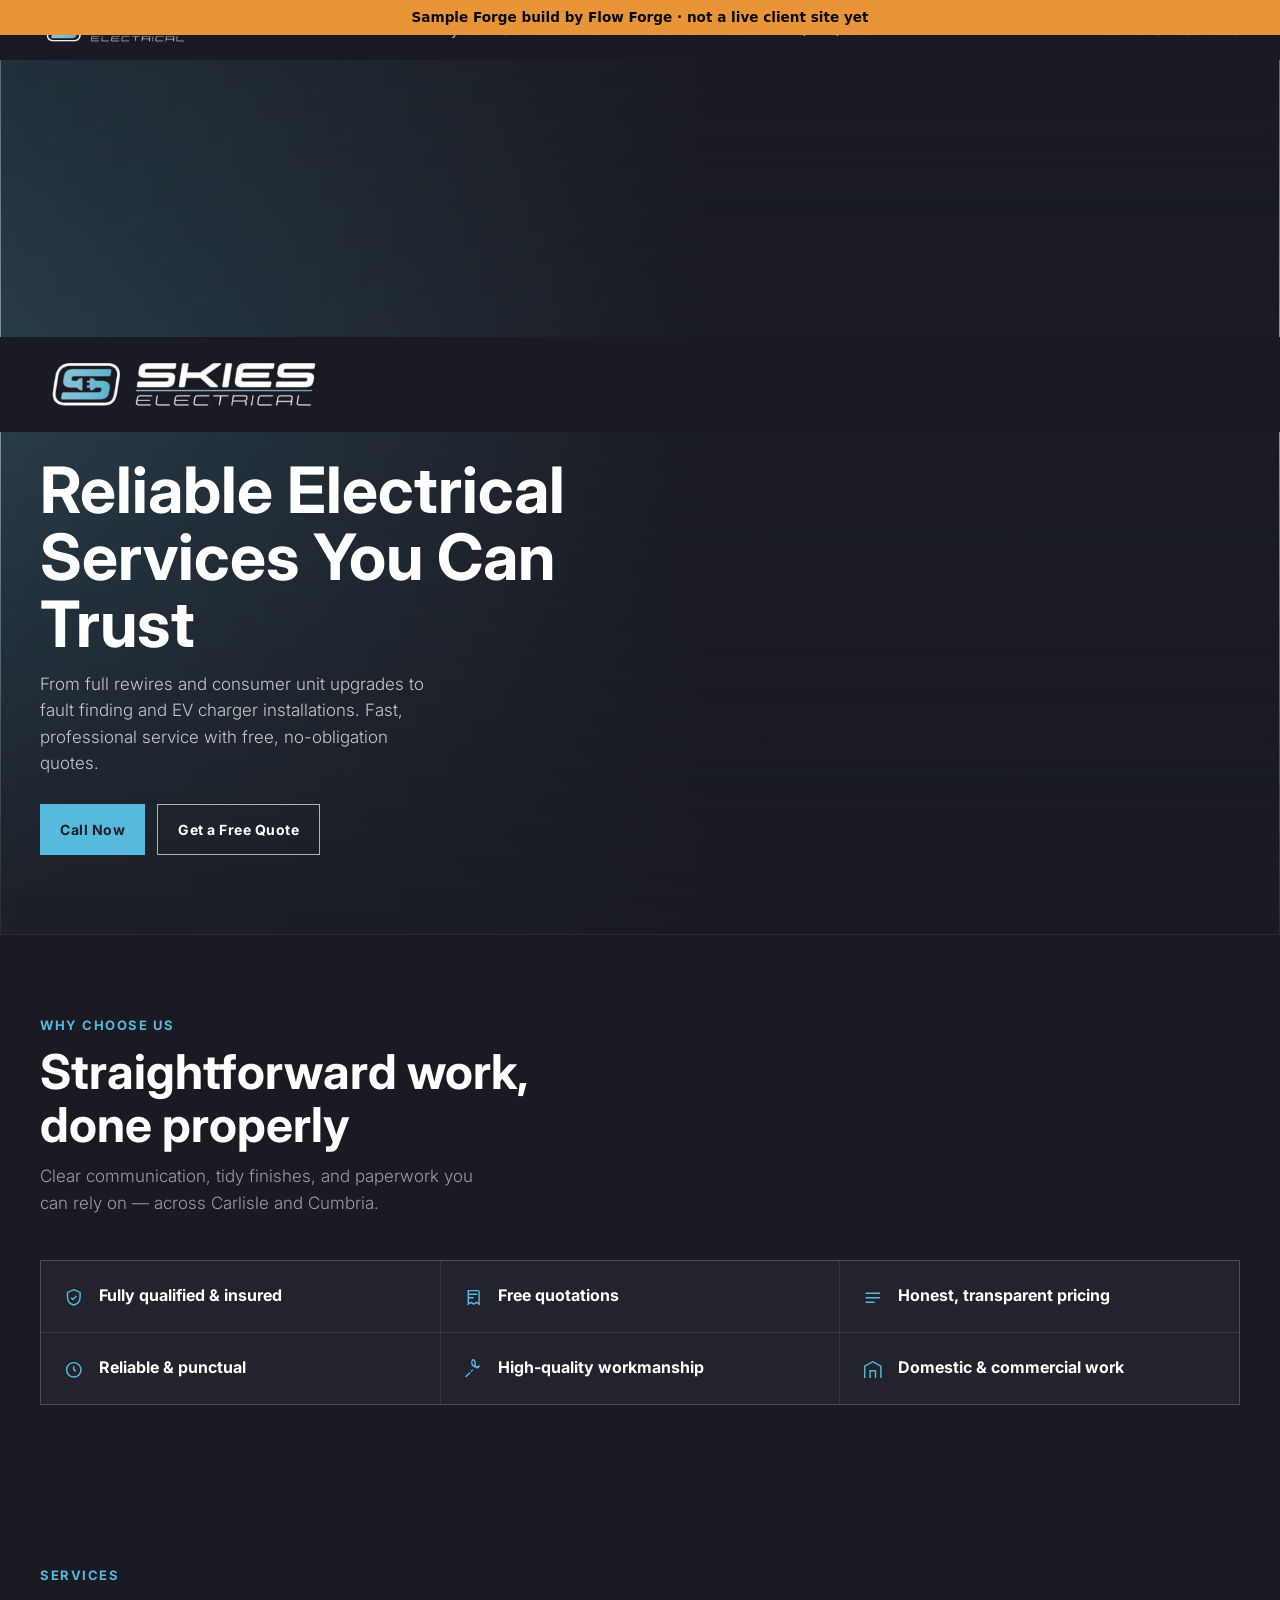
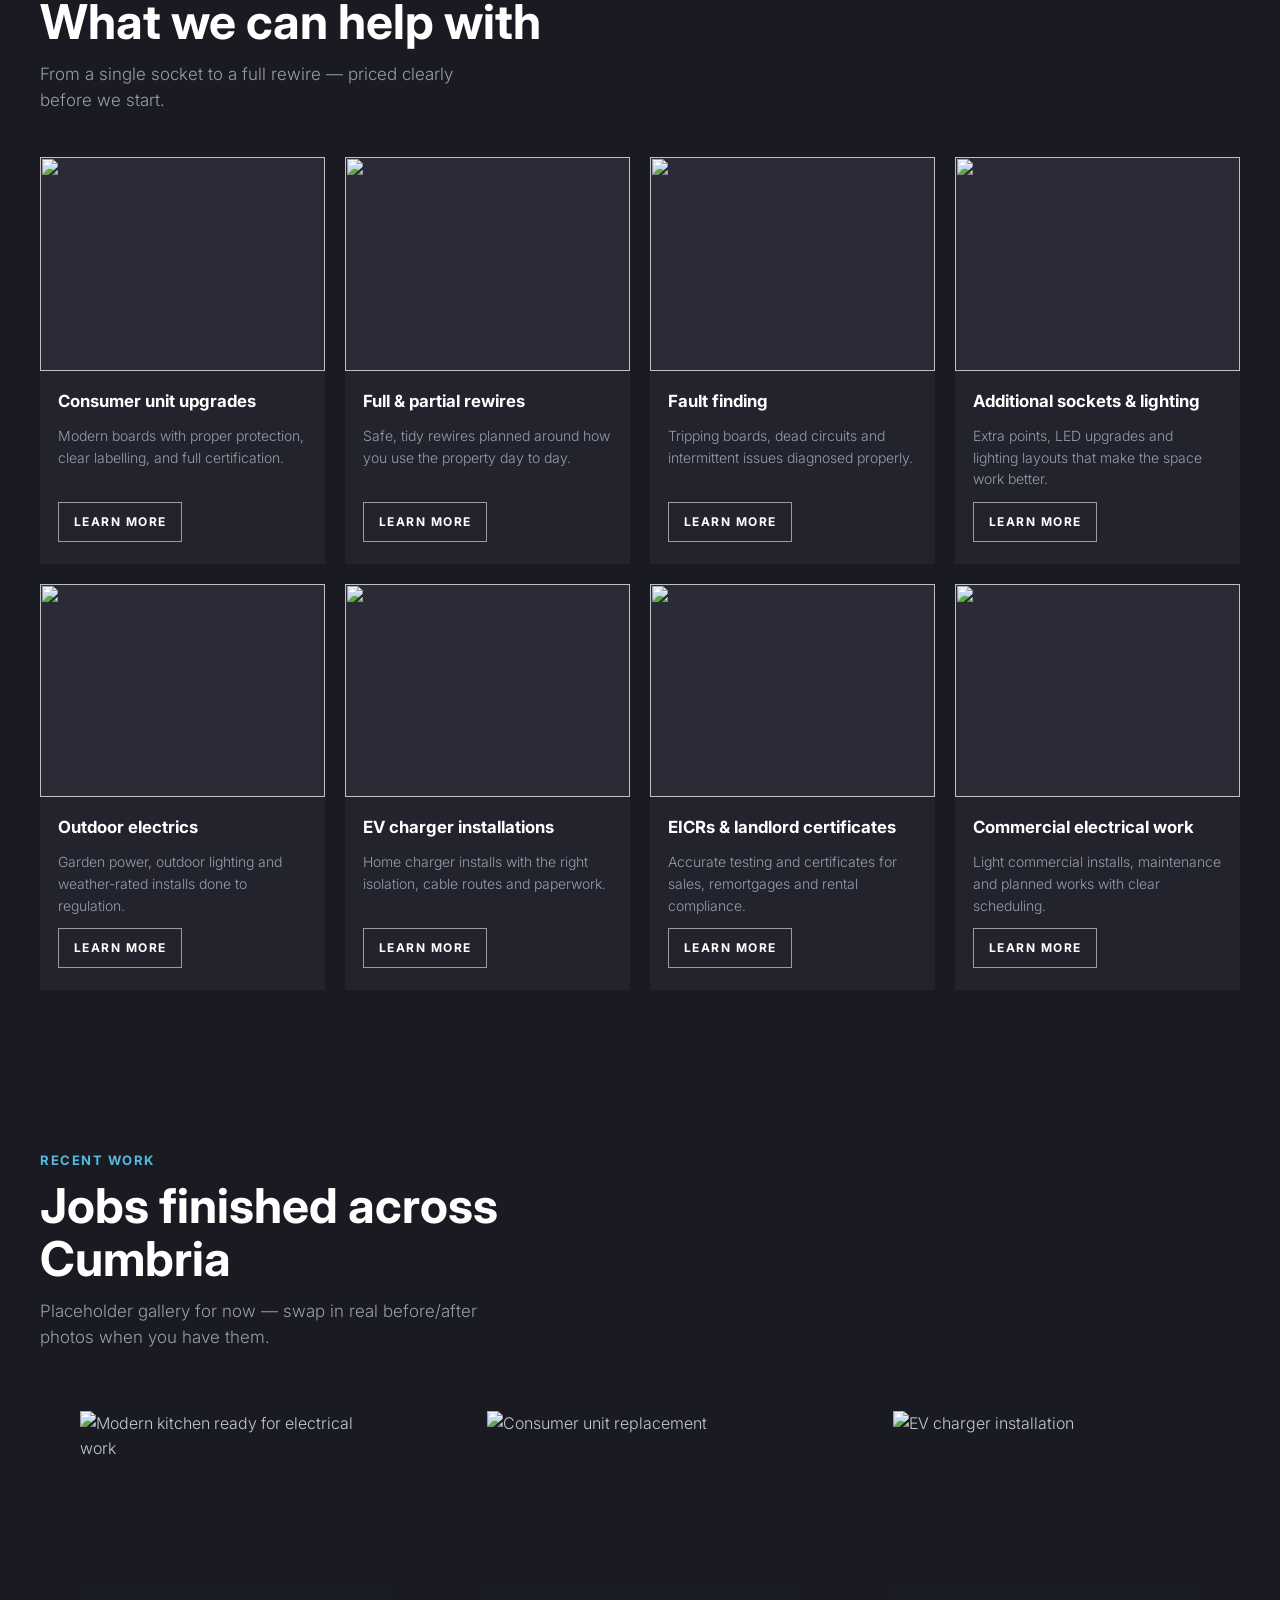
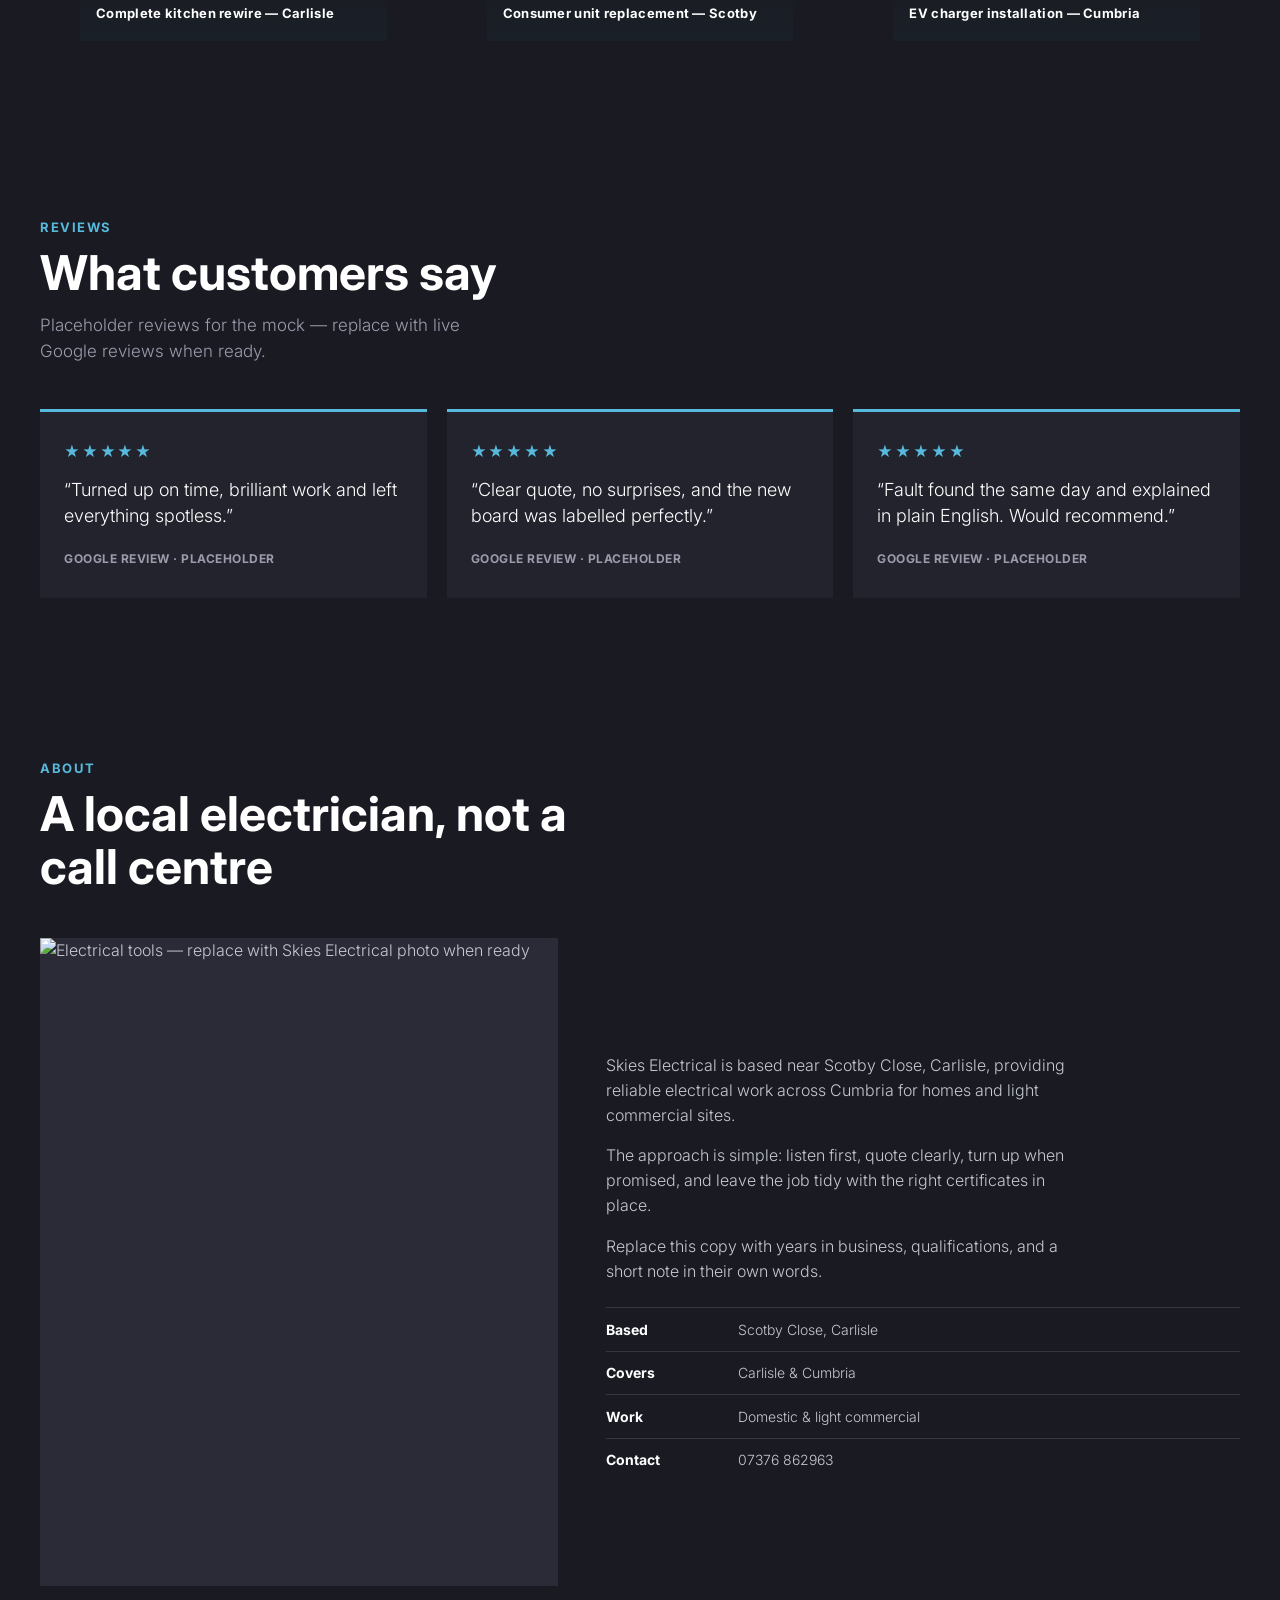
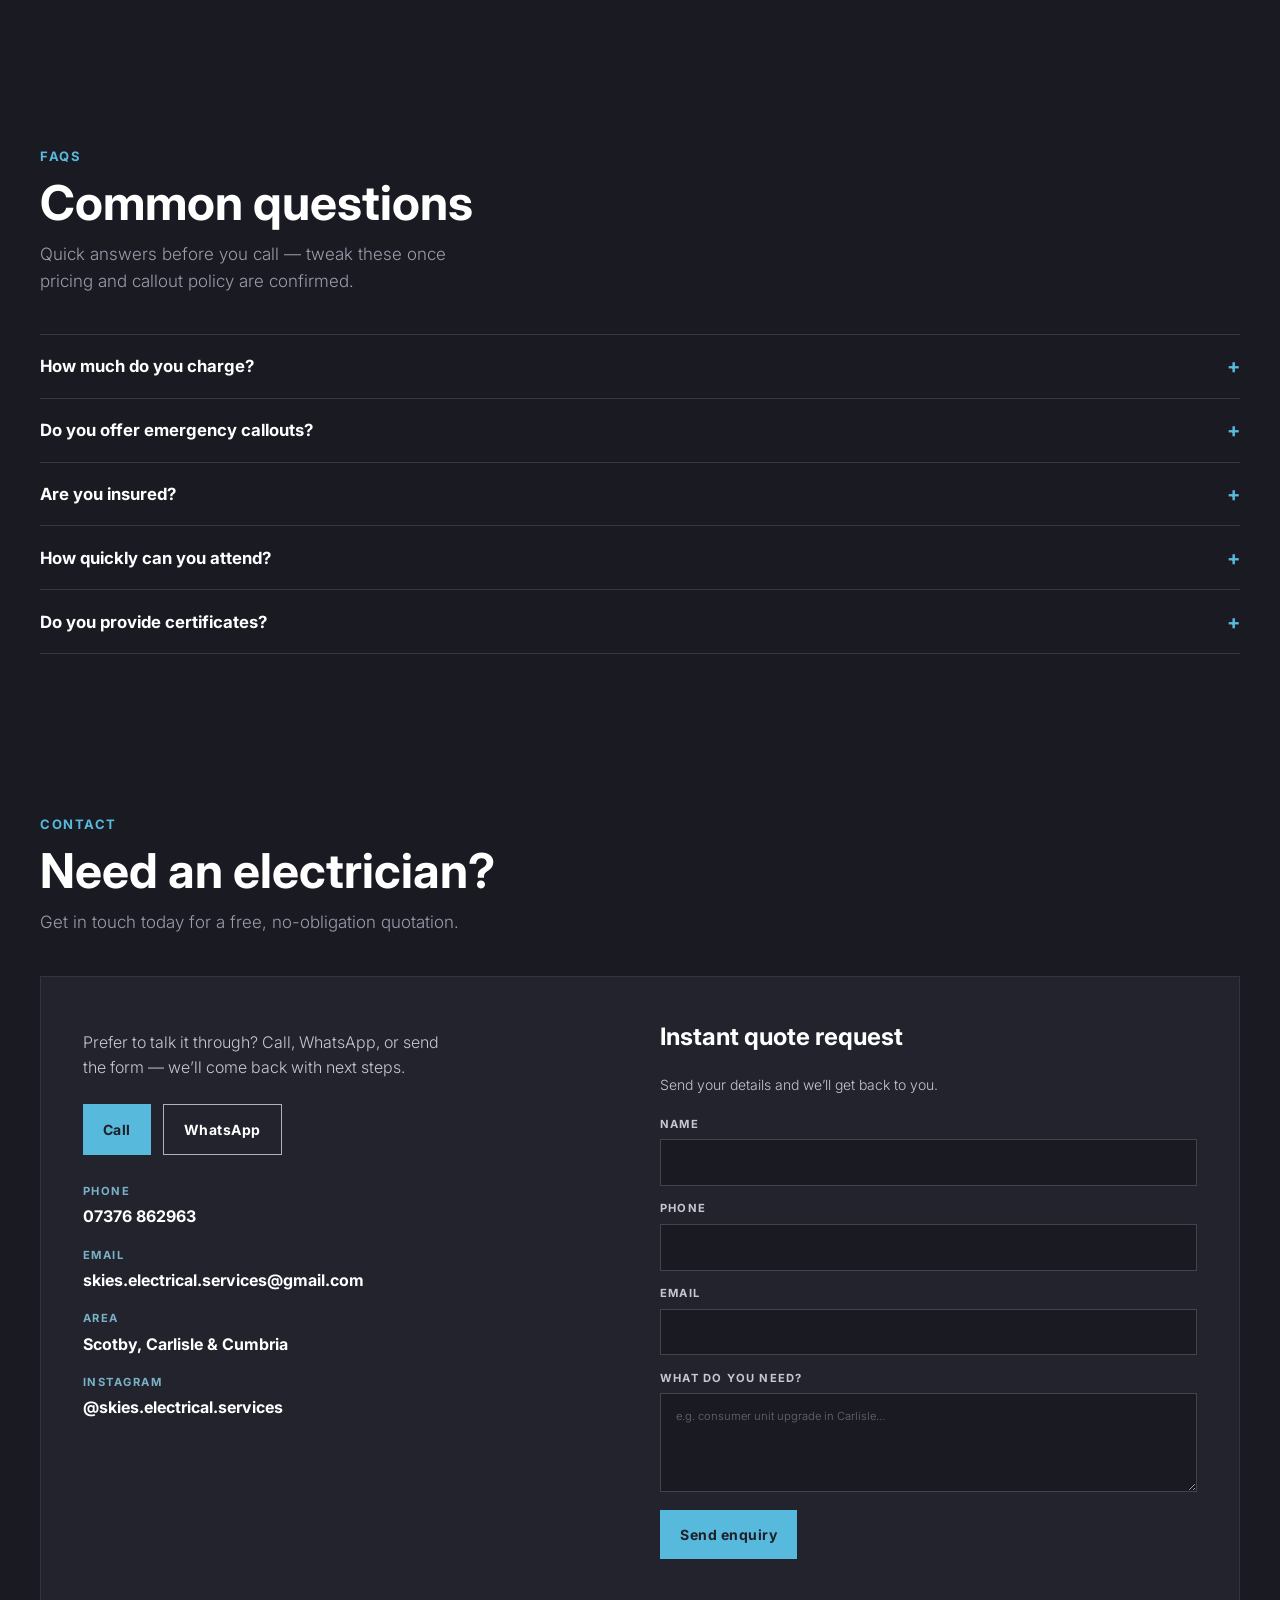
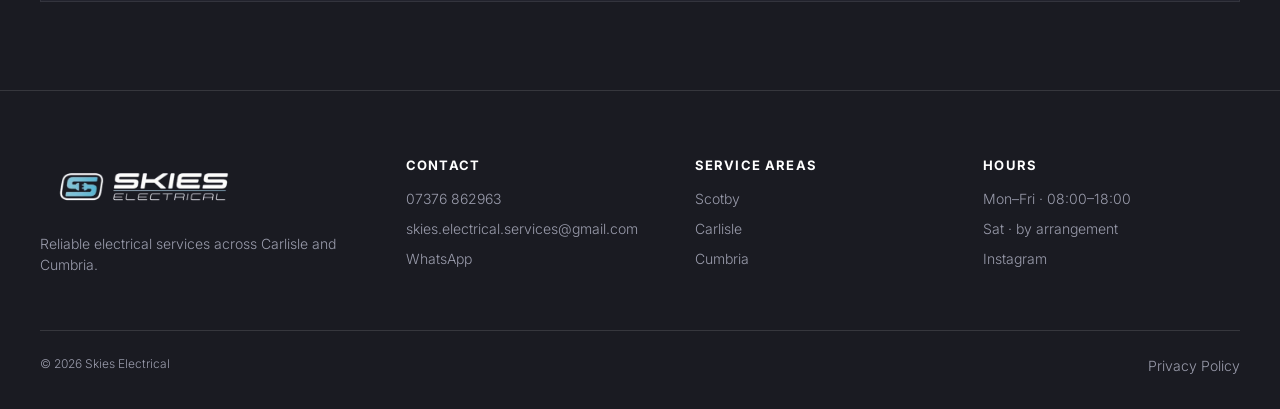
==== demos/skies-electrical/index.html @ 7b830d3c "Feature Skies Electrical as a Forge sample build. Co-authored-by: Cursor <cursoragent@cursor.com>" ====
<!DOCTYPE html>
<html lang="en-GB">
<head>
  <meta charset="UTF-8" />
  <meta name="viewport" content="width=device-width, initial-scale=1" />
  <title>Skies Electrical — Carlisle &amp; Cumbria</title>
  <link rel="preconnect" href="https://fonts.googleapis.com" />
  <link rel="preconnect" href="https://fonts.gstatic.com" crossorigin />
  <!-- BMW Type Next substitute: Inter 300/400/700 per awesome-design-md/design-md/bmw/DESIGN.md -->
  <link href="https://fonts.googleapis.com/css2?family=Inter:wght@300;400;700&display=swap" rel="stylesheet" />
  <style>
    :root {
      /* Logo-inspired: full carbon canvas + sky cyan + white */
      --primary: #57b9dc;
      --primary-active: #3aa3c9;
      --primary-deep: #2a8fb0;
      --ink: #ffffff;
      --body: #c6c8d0;
      --body-strong: #ffffff;
      --muted: #9a9cac;
      --muted-soft: #7a7c8a;
      --hairline: rgba(255, 255, 255, 0.12);
      --hairline-strong: rgba(255, 255, 255, 0.22);
      --canvas: #1a1b22;
      --surface-soft: #1a1b22;
      --surface-card: #22232d;
      --surface-strong: #2a2b36;
      --surface-dark: #1a1b22;
      --surface-dark-elevated: #22232d;
      --on-primary: #1e1f28;
      --on-dark: #ffffff;
      --on-dark-soft: #c6c8d0;
      --carbon: #1a1b22;
      --accent-on-dark: #79b2c6;
      --font: Inter, system-ui, -apple-system, "Segoe UI", Roboto, sans-serif;
      --section: 80px;
      --gutter: clamp(1.25rem, 4vw, 2.5rem);
      --max: 90rem;
    }

    *, *::before, *::after { box-sizing: border-box; }
    html { scroll-behavior: smooth; }
    @media (prefers-reduced-motion: reduce) {
      html { scroll-behavior: auto; }
      *, *::before, *::after {
        animation-duration: 0.01ms !important;
        animation-iteration-count: 1 !important;
        transition-duration: 0.01ms !important;
      }
    }

    body {
      margin: 0;
      font-family: var(--font);
      font-size: 16px;
      font-weight: 300;
      line-height: 1.55;
      color: var(--body);
      background: var(--carbon);
      -webkit-font-smoothing: antialiased;
    }

    img { display: block; max-width: 100%; height: auto; }
    a { color: inherit; text-decoration: none; }
    button { font: inherit; cursor: pointer; border: 0; background: none; }
    summary { cursor: pointer; list-style: none; }
    summary::-webkit-details-marker { display: none; }

    .wrap {
      width: min(100% - var(--gutter) * 2, var(--max));
      margin-inline: auto;
    }

    /* —— Nav (carbon full-width strip) —— */
    .nav {
      position: absolute;
      inset: 0 0 auto;
      z-index: 20;
      display: flex;
      align-items: center;
      justify-content: space-between;
      gap: 1rem;
      width: 100%;
      height: 3.75rem;
      padding-inline: var(--gutter);
      color: var(--on-dark);
      background: var(--carbon);
    }

    .nav__brand img { height: 2.25rem; width: auto; }

    .nav__links {
      display: none;
      gap: 1.35rem;
      font-size: 0.875rem;
      font-weight: 400;
      letter-spacing: 0.3px;
    }
    .nav__links a { color: var(--on-dark-soft); transition: color 160ms ease; }
    .nav__links a:hover,
    .nav__links a:focus-visible { color: var(--on-dark); }

    .nav__call {
      font-size: 0.875rem;
      font-weight: 700;
      letter-spacing: 0.3px;
      white-space: nowrap;
    }
    .nav__call:hover { color: #d0d7e0; }

    @media (min-width: 900px) {
      .nav__links { display: flex; }
    }

    /* —— Buttons —— */
    .cta-row {
      display: flex;
      flex-wrap: wrap;
      gap: 0.75rem;
    }

    .btn {
      display: inline-flex;
      align-items: center;
      justify-content: center;
      min-height: 3rem;
      padding: 0.85rem 1.25rem;
      font-size: 0.875rem;
      font-weight: 700;
      letter-spacing: 0.5px;
      border-radius: 0;
      transition: background-color 160ms ease, color 160ms ease, border-color 160ms ease;
    }
    .btn:focus-visible {
      outline: 2px solid var(--primary);
      outline-offset: 2px;
    }
    .btn--primary {
      background: var(--primary);
      color: var(--on-primary);
    }
    .btn--primary:hover { background: var(--primary-active); }
    .btn--ghost {
      background: transparent;
      color: var(--on-dark);
      border: 1px solid rgba(255, 255, 255, 0.65);
    }
    .btn--ghost:hover {
      border-color: #ffffff;
      background: rgba(255, 255, 255, 0.08);
    }
    .btn--outline {
      background: transparent;
      color: var(--on-dark);
      border: 1px solid rgba(255, 255, 255, 0.55);
      font-size: 0.75rem;
      letter-spacing: 1.5px;
      text-transform: uppercase;
      min-height: 2.5rem;
      padding: 0.6rem 0.9rem;
    }
    .btn--outline:hover {
      background: rgba(255, 255, 255, 0.1);
      border-color: #ffffff;
      color: var(--on-dark);
    }
    .btn--sm { align-self: flex-start; }

    /* —— Hero —— */
    .hero {
      position: relative;
      min-height: 100svh;
      display: grid;
      align-items: end;
      color: var(--on-dark);
      overflow: hidden;
      background: var(--surface-dark);
    }
    .hero__media { position: absolute; inset: 0; }
    .hero__media img {
      width: 100%;
      height: 100%;
      object-fit: cover;
      transform: scale(1.03);
      animation: hero-settle 1.5s cubic-bezier(0.22, 1, 0.36, 1) forwards;
    }
    .hero__shade {
      position: absolute;
      inset: 0;
      background:
        linear-gradient(180deg, rgba(26, 27, 34, 0.55) 0%, rgba(30, 31, 40, 0.22) 40%, rgba(26, 27, 34, 0.9) 100%),
        linear-gradient(90deg, rgba(87, 185, 220, 0.28) 0%, transparent 55%);
    }
    .hero__content {
      position: relative;
      z-index: 2;
      width: 100%;
      padding: 0 0 clamp(3rem, 8vw, 5rem);
      animation: rise 900ms cubic-bezier(0.22, 1, 0.36, 1) both;
    }
    .hero__logo {
      margin: 0 0 1.5rem;
      width: 100%;
      background: var(--carbon);
      padding: 0.85rem var(--gutter);
    }
    .hero__logo img {
      width: min(100%, 18rem);
      height: auto;
    }
    .hero__copy {
      padding-inline: var(--gutter);
      max-width: 42rem;
    }
    .hero__headline {
      margin: 0 0 0.85rem;
      font-size: clamp(2.25rem, 5.5vw, 4rem);
      font-weight: 700;
      line-height: 1.05;
      color: var(--on-dark);
      max-width: 14ch;
    }
    .hero__lede {
      margin: 0 0 1.75rem;
      font-size: 1.0625rem;
      font-weight: 300;
      line-height: 1.55;
      color: var(--on-dark-soft);
      max-width: 40ch;
    }

    /* —— Sections —— */
    .section {
      padding-block: var(--section);
      background: var(--canvas);
    }
    .section--soft { background: var(--surface-soft); }
    .section--dark {
      background: var(--surface-dark);
      color: var(--on-dark);
    }

    .section__eyebrow {
      margin: 0 0 0.65rem;
      font-size: 0.8125rem;
      font-weight: 700;
      letter-spacing: 1.5px;
      text-transform: uppercase;
      color: var(--primary);
    }
    .section--dark .section__eyebrow { color: var(--accent-on-dark); }

    .section__title {
      margin: 0 0 0.75rem;
      font-size: clamp(1.85rem, 4vw, 3rem);
      font-weight: 700;
      line-height: 1.1;
      color: var(--ink);
      max-width: 18ch;
    }
    .section--dark .section__title { color: var(--on-dark); }

    .section__lede {
      margin: 0;
      font-size: 1.0625rem;
      font-weight: 300;
      color: var(--muted);
      max-width: 46ch;
    }
    .section--dark .section__lede { color: var(--on-dark-soft); }

    .reveal {
      opacity: 0;
      transform: translateY(12px);
      transition: opacity 700ms ease, transform 700ms cubic-bezier(0.22, 1, 0.36, 1);
    }
    .section.is-in .reveal { opacity: 1; transform: none; }

    /* —— Why —— */
    .why-grid {
      margin-top: 2.75rem;
      display: grid;
      gap: 1px;
      background: var(--hairline);
      border: 1px solid var(--hairline);
      grid-template-columns: 1fr;
    }
    @media (min-width: 640px) { .why-grid { grid-template-columns: repeat(2, 1fr); } }
    @media (min-width: 1000px) { .why-grid { grid-template-columns: repeat(3, 1fr); } }

    .why-item {
      background: var(--surface-card);
      padding: 1.5rem 1.35rem;
      display: grid;
      grid-template-columns: auto 1fr;
      gap: 0.9rem;
      align-items: start;
    }
    .why-item svg {
      width: 1.35rem;
      height: 1.35rem;
      stroke: var(--primary);
      fill: none;
      stroke-width: 1.6;
      margin-top: 0.1rem;
    }
    .why-item p {
      margin: 0;
      font-size: 1rem;
      font-weight: 700;
      line-height: 1.35;
      color: var(--ink);
    }

    /* —— Services —— */
    .service-grid {
      margin-top: 2.75rem;
      display: grid;
      gap: 1.25rem;
      grid-template-columns: 1fr;
    }
    @media (min-width: 640px) { .service-grid { grid-template-columns: repeat(2, 1fr); } }
    @media (min-width: 1040px) { .service-grid { grid-template-columns: repeat(4, 1fr); } }

    .service-card {
      display: flex;
      flex-direction: column;
      background: var(--surface-card);
      min-height: 100%;
    }
    .service-card__media {
      aspect-ratio: 4 / 3;
      overflow: hidden;
      background: var(--surface-strong);
    }
    .service-card__media img {
      width: 100%;
      height: 100%;
      object-fit: cover;
      transition: transform 500ms ease;
    }
    .service-card:hover .service-card__media img { transform: scale(1.03); }
    .service-card__body {
      display: flex;
      flex-direction: column;
      gap: 0.75rem;
      padding: 1.25rem 1.15rem 1.35rem;
      flex: 1;
      background: var(--surface-card);
    }
    .service-card h3 {
      margin: 0;
      font-size: 1.05rem;
      font-weight: 700;
      line-height: 1.3;
      color: var(--ink);
    }
    .service-card p {
      margin: 0;
      flex: 1;
      font-size: 0.875rem;
      font-weight: 300;
      color: var(--muted);
    }

    /* —— Work —— */
    .work-grid {
      margin-top: 2.75rem;
      display: grid;
      gap: 1.25rem;
      grid-template-columns: 1fr;
    }
    @media (min-width: 720px) { .work-grid { grid-template-columns: repeat(2, 1fr); } }
    @media (min-width: 1040px) { .work-grid { grid-template-columns: repeat(3, 1fr); } }

    .work-item {
      position: relative;
      overflow: hidden;
      background: var(--surface-dark);
    }
    .work-item img {
      width: 100%;
      aspect-ratio: 4 / 3;
      object-fit: cover;
      transition: transform 500ms ease;
    }
    .work-item:hover img { transform: scale(1.03); }
    .work-item figcaption {
      position: absolute;
      inset: auto 0 0;
      padding: 1.1rem 1rem;
      background: linear-gradient(180deg, transparent, rgba(26, 33, 41, 0.92));
      color: var(--on-dark);
      font-size: 0.8125rem;
      font-weight: 700;
      letter-spacing: 0.3px;
    }

    /* —— Reviews —— */
    .reviews {
      margin-top: 2.75rem;
      display: grid;
      gap: 1.25rem;
    }
    @media (min-width: 900px) { .reviews { grid-template-columns: repeat(3, 1fr); } }

    .review {
      background: var(--surface-card);
      border-top: 3px solid var(--primary);
      padding: 1.75rem 1.5rem;
    }
    .review__stars {
      margin: 0 0 0.85rem;
      color: var(--primary);
      letter-spacing: 0.12em;
      font-size: 0.95rem;
    }
    .review blockquote {
      margin: 0 0 1rem;
      font-size: 1.125rem;
      font-weight: 300;
      line-height: 1.45;
      color: var(--ink);
    }
    .review cite {
      font-style: normal;
      font-size: 0.75rem;
      font-weight: 700;
      letter-spacing: 0.5px;
      text-transform: uppercase;
      color: var(--muted);
    }

    /* —— About —— */
    .about {
      margin-top: 2.75rem;
      display: grid;
      gap: 2rem;
      align-items: center;
    }
    @media (min-width: 860px) {
      .about { grid-template-columns: 0.9fr 1.1fr; gap: 3rem; }
    }
    .about__photo {
      aspect-ratio: 4 / 5;
      overflow: hidden;
      background: var(--surface-strong);
    }
    .about__photo img {
      width: 100%;
      height: 100%;
      object-fit: cover;
    }
    .about__copy p {
      margin: 0 0 1rem;
      font-weight: 300;
      color: var(--body);
      max-width: 46ch;
    }
    .about__meta {
      margin: 1.5rem 0 0;
      padding: 0;
      list-style: none;
      display: grid;
      gap: 0.65rem;
    }
    .about__meta li {
      display: grid;
      grid-template-columns: 7.5rem 1fr;
      gap: 0.75rem;
      font-size: 0.875rem;
      padding-top: 0.65rem;
      border-top: 1px solid var(--hairline);
      color: var(--body);
      font-weight: 300;
    }
    .about__meta strong {
      font-weight: 700;
      color: var(--ink);
    }

    /* —— FAQ —— */
    .faq {
      margin-top: 2.5rem;
      border-top: 1px solid var(--hairline);
    }
    .faq details { border-bottom: 1px solid var(--hairline); }
    .faq summary {
      display: flex;
      align-items: center;
      justify-content: space-between;
      gap: 1rem;
      padding: 1.15rem 0;
      font-size: 1.05rem;
      font-weight: 700;
      color: var(--ink);
    }
    .faq summary::after {
      content: "+";
      color: var(--primary);
      font-size: 1.25rem;
      line-height: 1;
    }
    .faq details[open] summary::after { content: "–"; }
    .faq details p {
      margin: 0 0 1.15rem;
      font-weight: 300;
      color: var(--muted);
      max-width: 54ch;
    }

    /* —— Contact / quote (RR pattern, BMW chrome) —— */
    .section--contact {
      background: var(--surface-dark);
      color: var(--on-dark);
      padding-bottom: clamp(3.5rem, 8vw, 5.5rem);
    }

    .contact {
      margin-top: 2.5rem;
      display: grid;
      gap: 2.25rem;
      background: var(--surface-dark-elevated);
      border: 1px solid rgba(255, 255, 255, 0.08);
      padding: clamp(1.6rem, 4vw, 2.6rem);
    }
    @media (min-width: 860px) {
      .contact { grid-template-columns: 1fr 1fr; gap: 2.5rem; align-items: start; }
    }

    .contact__lead {
      margin: 0.75rem 0 1.5rem;
      font-weight: 300;
      color: var(--on-dark-soft);
      max-width: 36ch;
    }
    .contact__actions {
      display: flex;
      flex-wrap: wrap;
      gap: 0.75rem;
      margin-bottom: 1.75rem;
    }

    .facts { margin: 0; display: grid; gap: 1.1rem; }
    .facts dt {
      font-size: 0.7rem;
      letter-spacing: 1.5px;
      text-transform: uppercase;
      color: var(--accent-on-dark);
      margin-bottom: 0.25rem;
      font-weight: 700;
    }
    .facts dd {
      margin: 0;
      font-weight: 700;
      color: var(--on-dark);
    }
    .facts a:hover,
    .facts a:focus-visible { color: var(--primary); }

    .form {
      display: grid;
      gap: 0.9rem;
      align-content: start;
    }
    .form__title {
      margin: 0 0 0.25rem;
      font-size: 1.5rem;
      font-weight: 700;
      color: var(--on-dark);
    }
    .form__note {
      margin: 0 0 0.35rem;
      font-size: 0.875rem;
      font-weight: 300;
      color: var(--on-dark-soft);
    }
    .form label {
      display: grid;
      gap: 0.4rem;
      font-size: 0.7rem;
      font-weight: 700;
      text-transform: uppercase;
      letter-spacing: 1.2px;
      color: var(--on-dark-soft);
    }
    .form input,
    .form textarea {
      width: 100%;
      padding: 0.85rem 0.95rem;
      border: 1px solid rgba(255, 255, 255, 0.18);
      border-radius: 0;
      background: var(--surface-dark);
      color: var(--on-dark);
      font: inherit;
      font-weight: 300;
      text-transform: none;
      letter-spacing: normal;
    }
    .form input::placeholder,
    .form textarea::placeholder { color: rgba(255, 255, 255, 0.35); }
    .form input:focus,
    .form textarea:focus {
      outline: 2px solid var(--primary);
      outline-offset: 1px;
    }
    .form .btn { justify-self: start; margin-top: 0.25rem; }

    .form-status {
      margin: 0;
      font-size: 0.875rem;
      font-weight: 700;
      color: var(--primary);
    }
    .form-status.err { color: #ffb4b4; }

    .sr-only {
      position: absolute;
      width: 1px;
      height: 1px;
      padding: 0;
      margin: -1px;
      overflow: hidden;
      clip: rect(0, 0, 0, 0);
      white-space: nowrap;
      border: 0;
    }

    /* —— Footer —— */
    .footer {
      background: var(--carbon);
      color: var(--muted);
      padding: 4rem var(--gutter) 2rem;
      border-top: 1px solid var(--hairline);
    }
    .footer__grid {
      width: min(100%, var(--max));
      margin-inline: auto;
      display: grid;
      gap: 2rem;
    }
    @media (min-width: 800px) {
      .footer__grid { grid-template-columns: 1.3fr 1fr 1fr 1fr; }
    }
    .footer__brand {
      width: min(100%, 13rem);
      margin-bottom: 0.85rem;
      background: var(--carbon);
      padding: 0.65rem 0.75rem;
    }
    .footer__brand img { width: 100%; height: auto; }
    .footer h3 {
      margin: 0 0 0.85rem;
      color: var(--ink);
      font-size: 0.8125rem;
      font-weight: 700;
      letter-spacing: 1.2px;
      text-transform: uppercase;
    }
    .footer ul { margin: 0; padding: 0; list-style: none; }
    .footer li + li { margin-top: 0.5rem; }
    .footer a,
    .footer p,
    .footer li {
      font-size: 0.875rem;
      font-weight: 300;
    }
    .footer a:hover,
    .footer a:focus-visible { color: var(--primary); }
    .footer__base {
      width: min(100%, var(--max));
      margin: 2.5rem auto 0;
      padding-top: 1.5rem;
      border-top: 1px solid var(--hairline);
      font-size: 0.75rem;
      display: flex;
      flex-wrap: wrap;
      gap: 0.75rem 1.5rem;
      justify-content: space-between;
    }

    @keyframes hero-settle { to { transform: scale(1); } }
    @keyframes rise {
      from { opacity: 0; transform: translateY(18px); }
      to { opacity: 1; transform: none; }
    }
  </style>
</head>
<body>
  <div class="flow-forge-sample-bar" style="position:sticky;top:0;z-index:50;background:#e8953a;color:#0a0b0d;font:600 0.85rem/1.3 system-ui,sans-serif;padding:0.55rem 1rem;text-align:center;">
    Sample Forge build by <a href="../../" style="color:inherit;font-weight:800;">Flow Forge</a> · not a live client site yet
  </div>

  <header class="nav">
    <a class="nav__brand" href="#top" aria-label="Skies Electrical">
      <img src="assets/logo.png" alt="Skies Electrical" width="180" height="42" />
    </a>
    <nav class="nav__links" aria-label="Primary">
      <a href="#why">Why us</a>
      <a href="#services">Services</a>
      <a href="#work">Work</a>
      <a href="#reviews">Reviews</a>
      <a href="#about">About</a>
      <a href="#faq">FAQ</a>
      <a href="#quote">Quote</a>
    </nav>
    <a class="nav__call" href="tel:+447376862963">Call 07376 862963</a>
  </header>

  <main id="top">
    <section class="hero" aria-label="Introduction">
      <div class="hero__media" aria-hidden="true">
        <img
          src="https://images.unsplash.com/photo-1544724569-5f546fd6f2b5?auto=format&fit=crop&w=2000&q=80"
          alt=""
          width="2000"
          height="1333"
        />
        <div class="hero__shade"></div>
      </div>
      <div class="hero__content">
        <p class="hero__logo">
          <img src="assets/logo.png" alt="Skies Electrical" width="446" height="105" />
        </p>
        <div class="hero__copy">
          <h1 class="hero__headline">Reliable Electrical Services You Can Trust</h1>
          <p class="hero__lede">From full rewires and consumer unit upgrades to fault finding and EV charger installations. Fast, professional service with free, no-obligation quotes.</p>
          <div class="cta-row">
            <a class="btn btn--primary" href="tel:+447376862963">Call Now</a>
            <a class="btn btn--ghost" href="#quote">Get a Free Quote</a>
          </div>
        </div>
      </div>
    </section>

    <section class="section" id="why">
      <div class="wrap">
        <div class="reveal">
          <p class="section__eyebrow">Why choose us</p>
          <h2 class="section__title">Straightforward work, done properly</h2>
          <p class="section__lede">Clear communication, tidy finishes, and paperwork you can rely on — across Carlisle and Cumbria.</p>
        </div>
        <div class="why-grid reveal">
          <div class="why-item">
            <svg viewBox="0 0 24 24" aria-hidden="true"><path d="M12 3l7 3v5c0 4.5-2.8 7.8-7 9-4.2-1.2-7-4.5-7-9V6l7-3z"/><path d="M9 12l2 2 4-4"/></svg>
            <p>Fully qualified &amp; insured</p>
          </div>
          <div class="why-item">
            <svg viewBox="0 0 24 24" aria-hidden="true"><path d="M7 8h10M7 12h6M6 4h12a1 1 0 011 1v14l-3-2-3 2-3-2-3 2V5a1 1 0 011-1z"/></svg>
            <p>Free quotations</p>
          </div>
          <div class="why-item">
            <svg viewBox="0 0 24 24" aria-hidden="true"><path d="M4 7h16M4 12h16M4 17h10"/></svg>
            <p>Honest, transparent pricing</p>
          </div>
          <div class="why-item">
            <svg viewBox="0 0 24 24" aria-hidden="true"><circle cx="12" cy="12" r="8"/><path d="M12 8v4l2.5 1.5"/></svg>
            <p>Reliable &amp; punctual</p>
          </div>
          <div class="why-item">
            <svg viewBox="0 0 24 24" aria-hidden="true"><path d="M14.7 6.3a1 1 0 000 1.4l1.6 1.6a1 1 0 001.4 0l1.8-1.8a5 5 0 11-7.1-7.1l1.8 1.8z"/><path d="M9 15l-5 5M12 12l-2 2"/></svg>
            <p>High-quality workmanship</p>
          </div>
          <div class="why-item">
            <svg viewBox="0 0 24 24" aria-hidden="true"><path d="M3 21V8l9-5 9 5v13"/><path d="M9 21v-8h6v8"/></svg>
            <p>Domestic &amp; commercial work</p>
          </div>
        </div>
      </div>
    </section>

    <section class="section section--soft" id="services">
      <div class="wrap">
        <div class="reveal">
          <p class="section__eyebrow">Services</p>
          <h2 class="section__title">What we can help with</h2>
          <p class="section__lede">From a single socket to a full rewire — priced clearly before we start.</p>
        </div>
        <div class="service-grid reveal">
          <article class="service-card">
            <div class="service-card__media">
              <img src="https://images.unsplash.com/photo-1544724569-5f546fd6f2b5?auto=format&fit=crop&w=900&q=80" alt="" width="900" height="675" loading="lazy" />
            </div>
            <div class="service-card__body">
              <h3>Consumer unit upgrades</h3>
              <p>Modern boards with proper protection, clear labelling, and full certification.</p>
              <a class="btn btn--outline btn--sm" href="#quote">Learn More</a>
            </div>
          </article>
          <article class="service-card">
            <div class="service-card__media">
              <img src="https://images.unsplash.com/photo-1581244277943-fe4a9c777189?auto=format&fit=crop&w=900&q=80" alt="" width="900" height="675" loading="lazy" />
            </div>
            <div class="service-card__body">
              <h3>Full &amp; partial rewires</h3>
              <p>Safe, tidy rewires planned around how you use the property day to day.</p>
              <a class="btn btn--outline btn--sm" href="#quote">Learn More</a>
            </div>
          </article>
          <article class="service-card">
            <div class="service-card__media">
              <img src="https://images.unsplash.com/photo-1473341304170-971dccb5ac1e?auto=format&fit=crop&w=900&q=80" alt="" width="900" height="675" loading="lazy" />
            </div>
            <div class="service-card__body">
              <h3>Fault finding</h3>
              <p>Tripping boards, dead circuits and intermittent issues diagnosed properly.</p>
              <a class="btn btn--outline btn--sm" href="#quote">Learn More</a>
            </div>
          </article>
          <article class="service-card">
            <div class="service-card__media">
              <img src="https://images.unsplash.com/photo-1556912173-46c336c7fd55?auto=format&fit=crop&w=900&q=80" alt="" width="900" height="675" loading="lazy" />
            </div>
            <div class="service-card__body">
              <h3>Additional sockets &amp; lighting</h3>
              <p>Extra points, LED upgrades and lighting layouts that make the space work better.</p>
              <a class="btn btn--outline btn--sm" href="#quote">Learn More</a>
            </div>
          </article>
          <article class="service-card">
            <div class="service-card__media">
              <img src="https://images.unsplash.com/photo-1508514177221-188b1cf16e9d?auto=format&fit=crop&w=900&q=80" alt="" width="900" height="675" loading="lazy" />
            </div>
            <div class="service-card__body">
              <h3>Outdoor electrics</h3>
              <p>Garden power, outdoor lighting and weather-rated installs done to regulation.</p>
              <a class="btn btn--outline btn--sm" href="#quote">Learn More</a>
            </div>
          </article>
          <article class="service-card">
            <div class="service-card__media">
              <img src="https://images.unsplash.com/photo-1593941707882-a5bba14938c7?auto=format&fit=crop&w=900&q=80" alt="" width="900" height="675" loading="lazy" />
            </div>
            <div class="service-card__body">
              <h3>EV charger installations</h3>
              <p>Home charger installs with the right isolation, cable routes and paperwork.</p>
              <a class="btn btn--outline btn--sm" href="#quote">Learn More</a>
            </div>
          </article>
          <article class="service-card">
            <div class="service-card__media">
              <img src="https://images.unsplash.com/photo-1555664424-778a1e5e1b48?auto=format&fit=crop&w=900&q=80" alt="" width="900" height="675" loading="lazy" />
            </div>
            <div class="service-card__body">
              <h3>EICRs &amp; landlord certificates</h3>
              <p>Accurate testing and certificates for sales, remortgages and rental compliance.</p>
              <a class="btn btn--outline btn--sm" href="#quote">Learn More</a>
            </div>
          </article>
          <article class="service-card">
            <div class="service-card__media">
              <img src="https://images.unsplash.com/photo-1486406146926-c627a92ad1ab?auto=format&fit=crop&w=900&q=80" alt="" width="900" height="675" loading="lazy" />
            </div>
            <div class="service-card__body">
              <h3>Commercial electrical work</h3>
              <p>Light commercial installs, maintenance and planned works with clear scheduling.</p>
              <a class="btn btn--outline btn--sm" href="#quote">Learn More</a>
            </div>
          </article>
        </div>
      </div>
    </section>

    <section class="section" id="work">
      <div class="wrap">
        <div class="reveal">
          <p class="section__eyebrow">Recent work</p>
          <h2 class="section__title">Jobs finished across Cumbria</h2>
          <p class="section__lede">Placeholder gallery for now — swap in real before/after photos when you have them.</p>
        </div>
        <div class="work-grid reveal">
          <figure class="work-item">
            <img src="https://images.unsplash.com/photo-1556912173-46c336c7fd55?auto=format&fit=crop&w=1000&q=80" alt="Modern kitchen ready for electrical work" width="1000" height="750" loading="lazy" />
            <figcaption>Complete kitchen rewire — Carlisle</figcaption>
          </figure>
          <figure class="work-item">
            <img src="https://images.unsplash.com/photo-1544724569-5f546fd6f2b5?auto=format&fit=crop&w=1000&q=80" alt="Consumer unit replacement" width="1000" height="750" loading="lazy" />
            <figcaption>Consumer unit replacement — Scotby</figcaption>
          </figure>
          <figure class="work-item">
            <img src="https://images.unsplash.com/photo-1593941707882-a5bba14938c7?auto=format&fit=crop&w=1000&q=80" alt="EV charger installation" width="1000" height="750" loading="lazy" />
            <figcaption>EV charger installation — Cumbria</figcaption>
          </figure>
        </div>
      </div>
    </section>

    <section class="section section--soft" id="reviews">
      <div class="wrap">
        <div class="reveal">
          <p class="section__eyebrow">Reviews</p>
          <h2 class="section__title">What customers say</h2>
          <p class="section__lede">Placeholder reviews for the mock — replace with live Google reviews when ready.</p>
        </div>
        <div class="reviews reveal">
          <article class="review">
            <p class="review__stars" aria-label="5 stars">★★★★★</p>
            <blockquote>“Turned up on time, brilliant work and left everything spotless.”</blockquote>
            <cite>Google review · Placeholder</cite>
          </article>
          <article class="review">
            <p class="review__stars" aria-label="5 stars">★★★★★</p>
            <blockquote>“Clear quote, no surprises, and the new board was labelled perfectly.”</blockquote>
            <cite>Google review · Placeholder</cite>
          </article>
          <article class="review">
            <p class="review__stars" aria-label="5 stars">★★★★★</p>
            <blockquote>“Fault found the same day and explained in plain English. Would recommend.”</blockquote>
            <cite>Google review · Placeholder</cite>
          </article>
        </div>
      </div>
    </section>

    <section class="section" id="about">
      <div class="wrap">
        <div class="reveal">
          <p class="section__eyebrow">About</p>
          <h2 class="section__title">A local electrician, not a call centre</h2>
        </div>
        <div class="about reveal">
          <div class="about__photo">
            <img
              src="https://images.unsplash.com/photo-1581244277943-fe4a9c777189?auto=format&fit=crop&w=1000&q=80"
              alt="Electrical tools — replace with Skies Electrical photo when ready"
              width="1000"
              height="1250"
              loading="lazy"
            />
          </div>
          <div class="about__copy">
            <p>Skies Electrical is based near Scotby Close, Carlisle, providing reliable electrical work across Cumbria for homes and light commercial sites.</p>
            <p>The approach is simple: listen first, quote clearly, turn up when promised, and leave the job tidy with the right certificates in place.</p>
            <p>Replace this copy with years in business, qualifications, and a short note in their own words.</p>
            <ul class="about__meta">
              <li><strong>Based</strong><span>Scotby Close, Carlisle</span></li>
              <li><strong>Covers</strong><span>Carlisle &amp; Cumbria</span></li>
              <li><strong>Work</strong><span>Domestic &amp; light commercial</span></li>
              <li><strong>Contact</strong><span>07376 862963</span></li>
            </ul>
          </div>
        </div>
      </div>
    </section>

    <section class="section section--soft" id="faq">
      <div class="wrap">
        <div class="reveal">
          <p class="section__eyebrow">FAQs</p>
          <h2 class="section__title">Common questions</h2>
          <p class="section__lede">Quick answers before you call — tweak these once pricing and callout policy are confirmed.</p>
        </div>
        <div class="faq reveal">
          <details>
            <summary>How much do you charge?</summary>
            <p>Every job is quoted individually after we understand the scope. Quotes are free and no-obligation, with pricing explained upfront before work starts.</p>
          </details>
          <details>
            <summary>Do you offer emergency callouts?</summary>
            <p>Yes where available — call 07376 862963 and we’ll advise on the soonest attendance. Confirm emergency cover wording with the client before publishing.</p>
          </details>
          <details>
            <summary>Are you insured?</summary>
            <p>Yes. Fully qualified and insured for the work carried out. Specific policy details can be provided on request.</p>
          </details>
          <details>
            <summary>How quickly can you attend?</summary>
            <p>Many jobs can be booked within a few days depending on diary space. Urgent faults are prioritised wherever possible.</p>
          </details>
          <details>
            <summary>Do you provide certificates?</summary>
            <p>Yes. Installation certificates, EICRs and landlord paperwork are issued as required for the work completed.</p>
          </details>
        </div>
      </div>
    </section>

    <section class="section section--contact" id="contact">
      <div class="wrap">
        <div class="reveal">
          <p class="section__eyebrow">Contact</p>
          <h2 class="section__title">Need an electrician?</h2>
          <p class="section__lede">Get in touch today for a free, no-obligation quotation.</p>
        </div>

        <div class="contact reveal" id="quote">
          <div class="contact__copy">
            <p class="contact__lead">Prefer to talk it through? Call, WhatsApp, or send the form — we’ll come back with next steps.</p>
            <div class="contact__actions">
              <a class="btn btn--primary" href="tel:+447376862963">Call</a>
              <a class="btn btn--ghost" href="https://wa.me/447376862963" target="_blank" rel="noopener">WhatsApp</a>
            </div>
            <dl class="facts">
              <div>
                <dt>Phone</dt>
                <dd><a href="tel:+447376862963">07376 862963</a></dd>
              </div>
              <div>
                <dt>Email</dt>
                <dd><a href="mailto:skies.electrical.services@gmail.com">skies.electrical.services@gmail.com</a></dd>
              </div>
              <div>
                <dt>Area</dt>
                <dd>Scotby, Carlisle &amp; Cumbria</dd>
              </div>
              <div>
                <dt>Instagram</dt>
                <dd><a href="https://www.instagram.com/skies.electrical.services/" target="_blank" rel="noopener">@skies.electrical.services</a></dd>
              </div>
            </dl>
          </div>

          <form class="form" id="quote-form" name="quote" action="#" method="POST">
            <p class="form__title">Instant quote request</p>
            <p class="form__note">Send your details and we’ll get back to you.</p>
            <p class="sr-only">
              <label>Don’t fill this out: <input name="bot-field" tabindex="-1" autocomplete="off" /></label>
            </p>
            <label>
              Name
              <input name="name" type="text" required autocomplete="name" />
            </label>
            <label>
              Phone
              <input name="phone" type="tel" autocomplete="tel" inputmode="tel" />
            </label>
            <label>
              Email
              <input name="email" type="email" autocomplete="email" />
            </label>
            <label>
              What do you need?
              <textarea name="message" rows="4" required placeholder="e.g. consumer unit upgrade in Carlisle…"></textarea>
            </label>
            <button class="btn btn--primary" type="submit">Send enquiry</button>
            <p class="form-status" id="form-status" hidden></p>
          </form>
        </div>
      </div>
    </section>
  </main>

  <footer class="footer">
    <div class="footer__grid">
      <div>
        <div class="footer__brand">
          <img src="assets/logo.png" alt="Skies Electrical" width="224" height="53" />
        </div>
        <p>Reliable electrical services across Carlisle and Cumbria.</p>
      </div>
      <div>
        <h3>Contact</h3>
        <ul>
          <li><a href="tel:+447376862963">07376 862963</a></li>
          <li><a href="mailto:skies.electrical.services@gmail.com">skies.electrical.services@gmail.com</a></li>
          <li><a href="https://wa.me/447376862963" target="_blank" rel="noopener">WhatsApp</a></li>
        </ul>
      </div>
      <div>
        <h3>Service areas</h3>
        <ul>
          <li>Scotby</li>
          <li>Carlisle</li>
          <li>Cumbria</li>
        </ul>
      </div>
      <div>
        <h3>Hours</h3>
        <ul>
          <li>Mon–Fri · 08:00–18:00</li>
          <li>Sat · by arrangement</li>
          <li><a href="https://www.instagram.com/skies.electrical.services/" target="_blank" rel="noopener">Instagram</a></li>
        </ul>
      </div>
    </div>
    <div class="footer__base">
      <span>© <span id="year">2026</span> Skies Electrical</span>
      <a href="#contact">Privacy Policy</a>
    </div>
  </footer>

  <script>
    document.getElementById("year").textContent = String(new Date().getFullYear());

    const io = new IntersectionObserver(
      (entries) => {
        entries.forEach((entry) => {
          if (entry.isIntersecting) {
            entry.target.classList.add("is-in");
            io.unobserve(entry.target);
          }
        });
      },
      { threshold: 0.12 }
    );
    document.querySelectorAll(".section").forEach((el) => io.observe(el));

    const form = document.getElementById("quote-form");
    const status = document.getElementById("form-status");
    const QUOTE_EMAIL = "skies.electrical.services@gmail.com";

    form?.addEventListener("submit", (e) => {
      e.preventDefault();
      const fd = new FormData(form);
      if (String(fd.get("bot-field") || "").trim()) return;

      const name = String(fd.get("name") || "").trim();
      const phone = String(fd.get("phone") || "").trim();
      const email = String(fd.get("email") || "").trim();
      const message = String(fd.get("message") || "").trim();

      if (!name || !message) {
        status.hidden = false;
        status.className = "form-status err";
        status.textContent = "Please add your name and what you need.";
        return;
      }

      const subject = encodeURIComponent(`Quote request — ${name}`);
      const body = encodeURIComponent(
        [
          "New quote request from the Skies Electrical website",
          "",
          `Name: ${name}`,
          `Phone: ${phone || "—"}`,
          `Email: ${email || "—"}`,
          "",
          "What they need:",
          message,
        ].join("\n")
      );

      status.hidden = false;
      status.className = "form-status";
      status.textContent = "Opening your email…";
      window.location.href = `mailto:${QUOTE_EMAIL}?subject=${subject}&body=${body}`;
      form.reset();
    });
  </script>
</body>
</html>
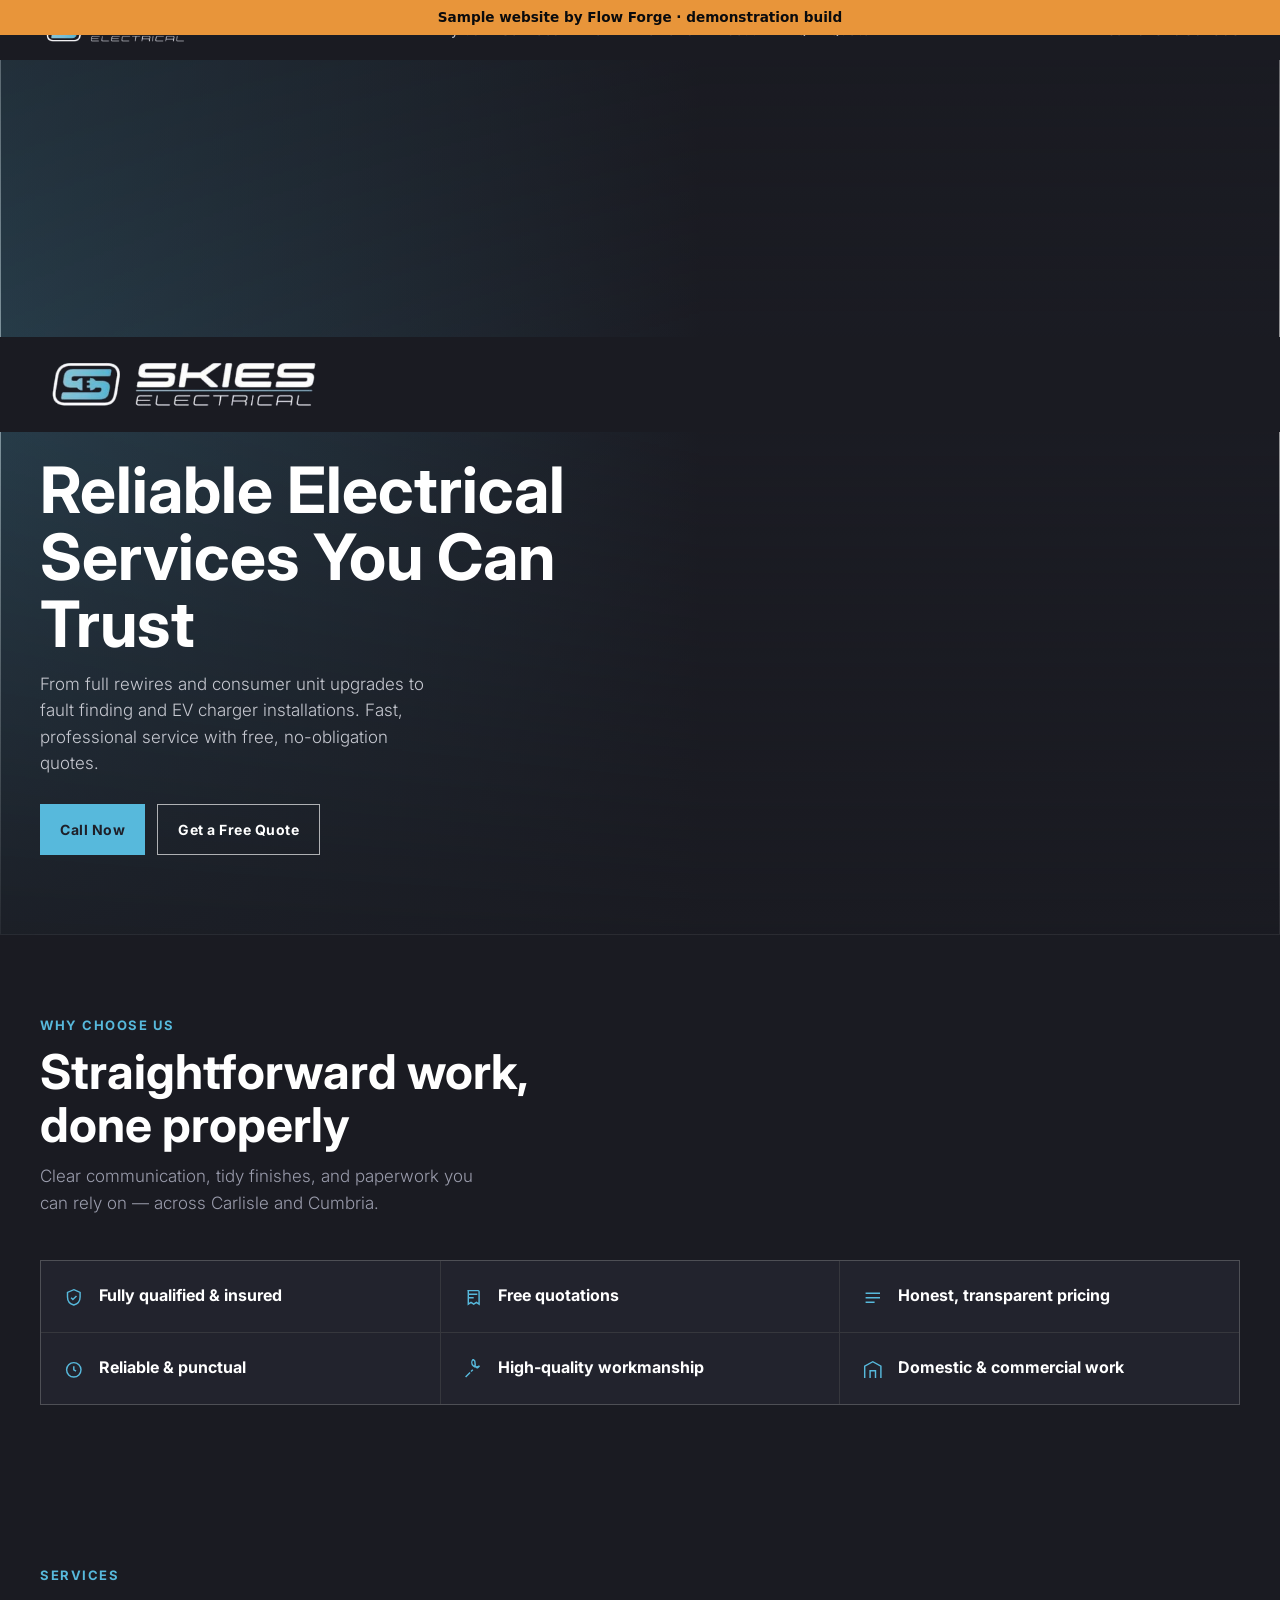
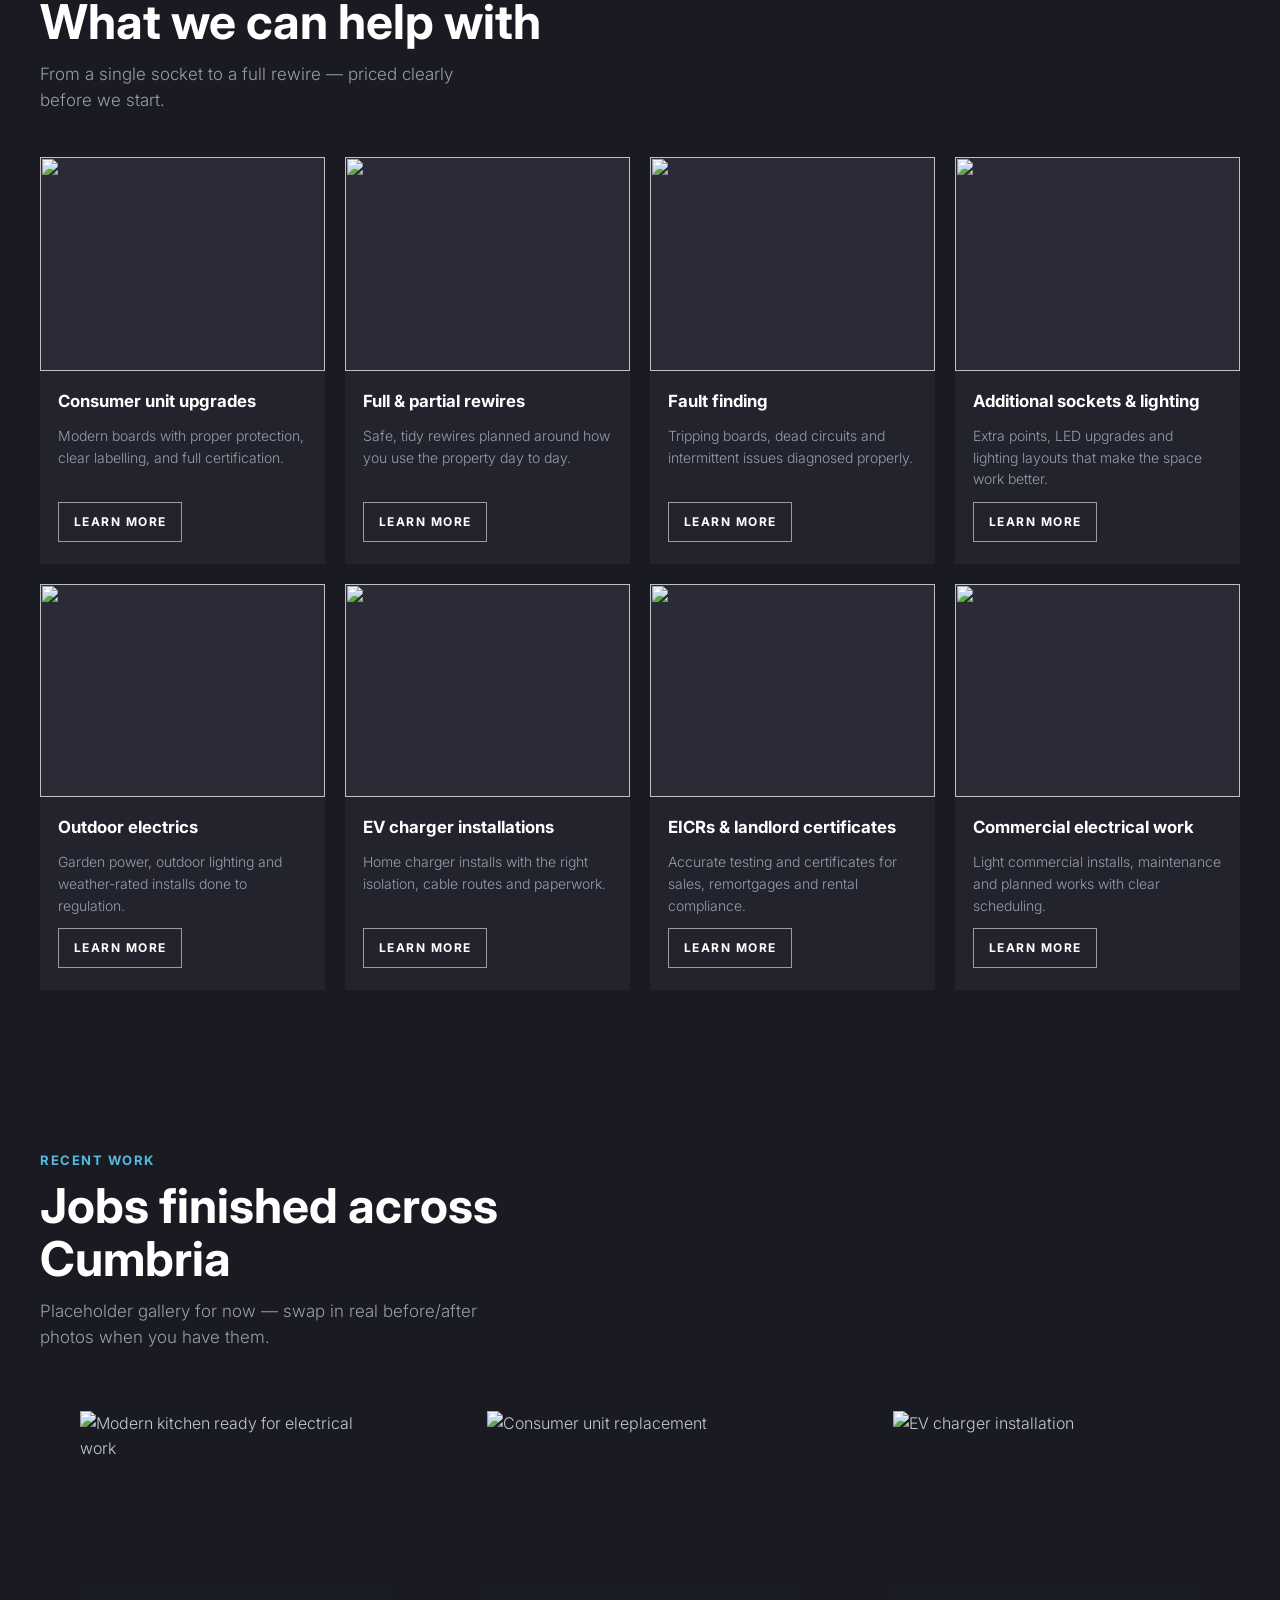
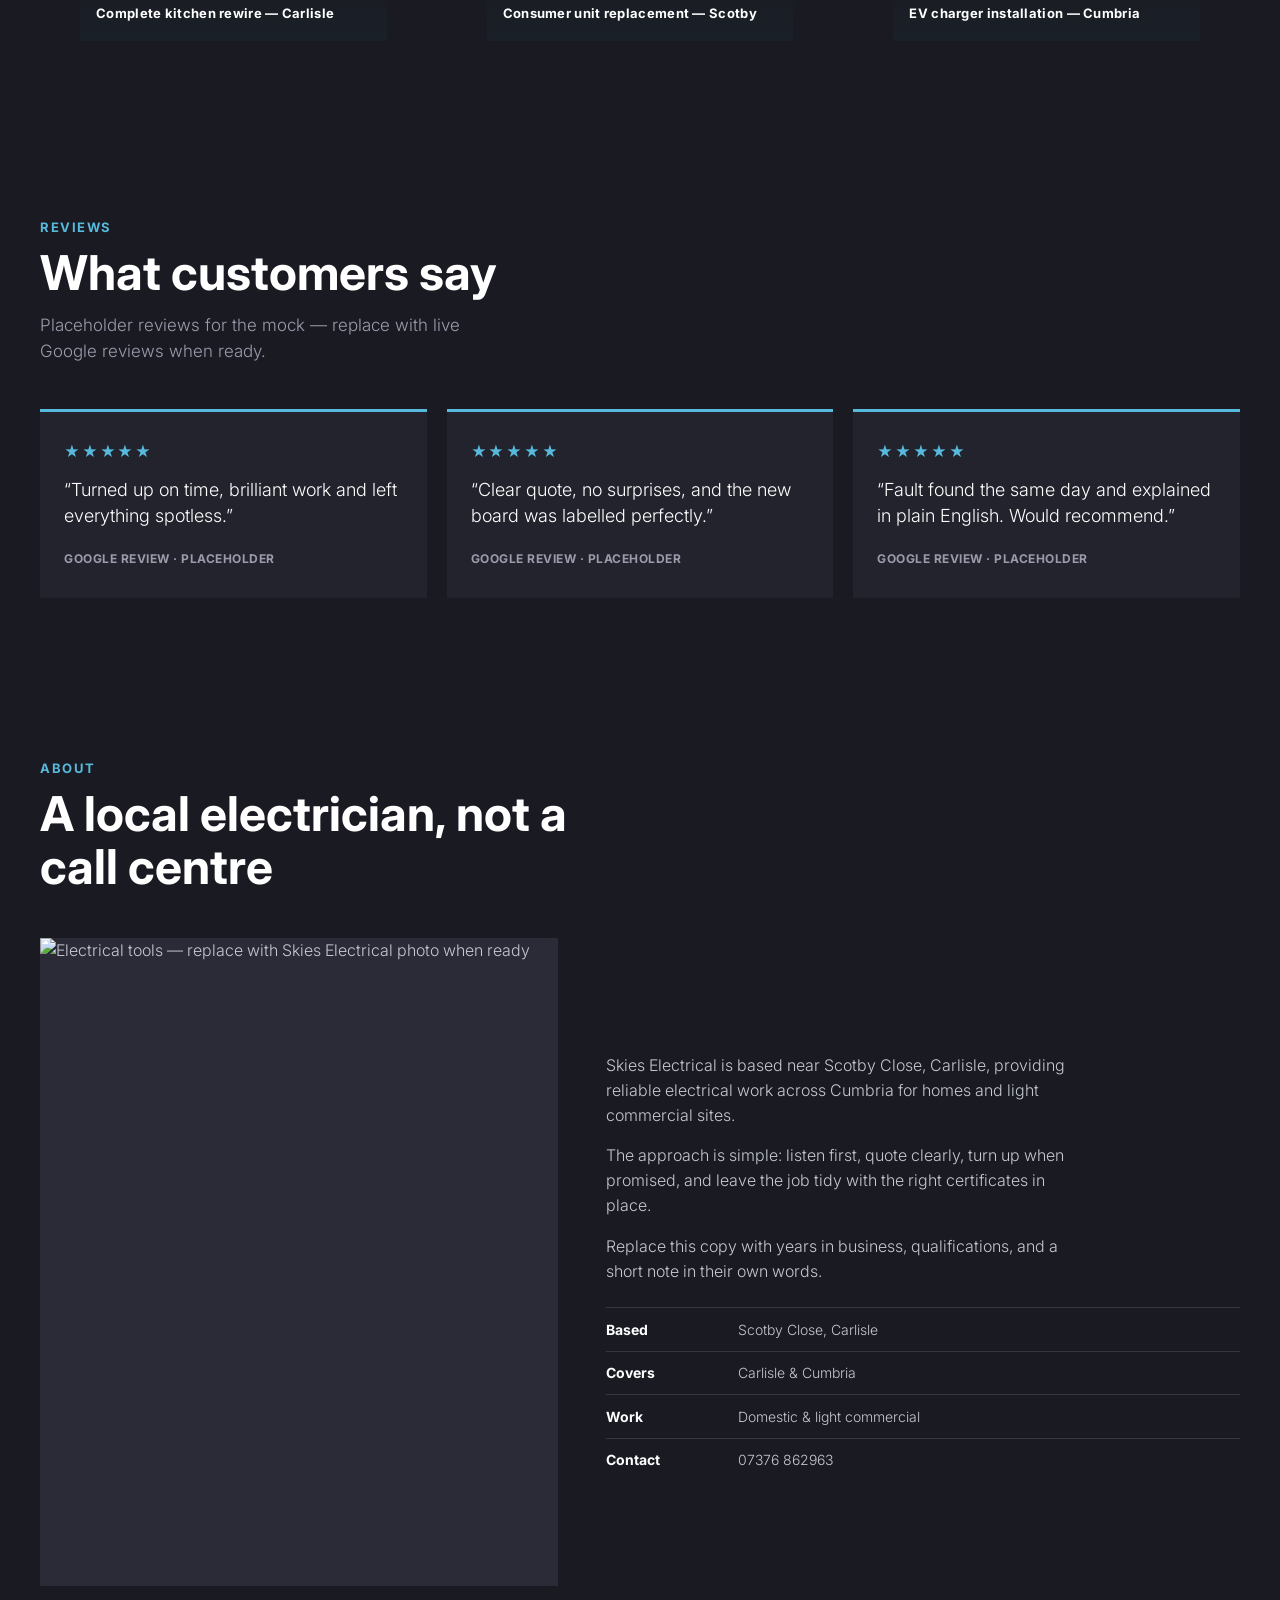
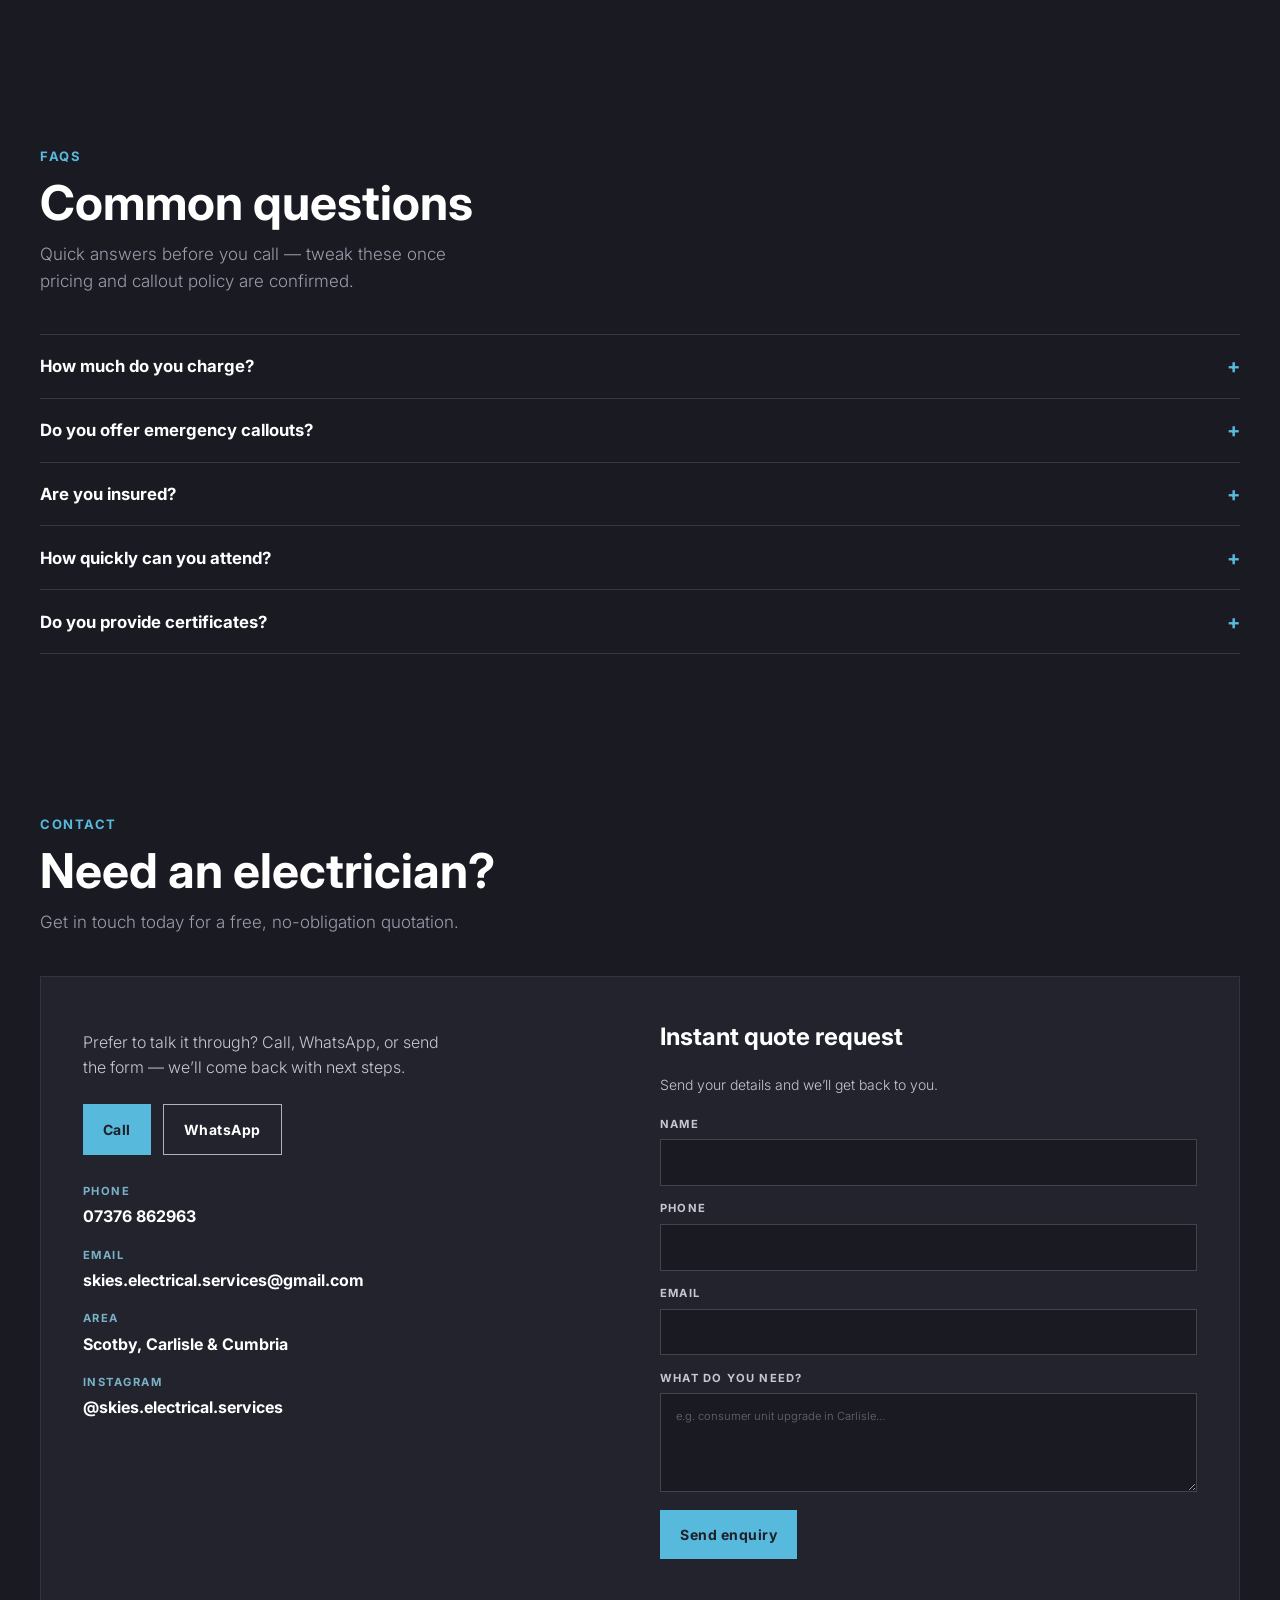
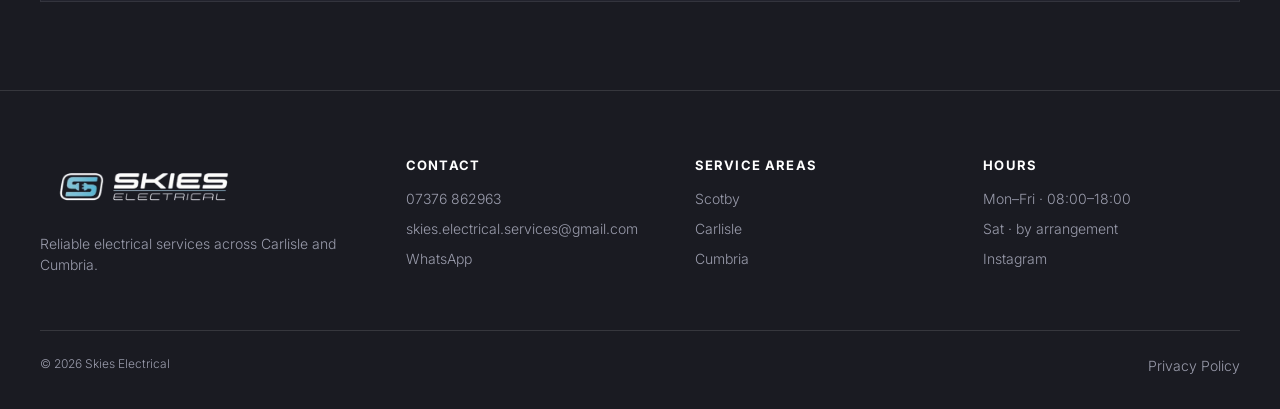
==== commit b0d56dee: "Tidy Skies sample banner wording. Co-authored-by: Cursor <cursoragent@cursor.com>" ====
--- a/demos/skies-electrical/index.html
+++ b/demos/skies-electrical/index.html
@@ -688,7 +688,7 @@
 </head>
 <body>
   <div class="flow-forge-sample-bar" style="position:sticky;top:0;z-index:50;background:#e8953a;color:#0a0b0d;font:600 0.85rem/1.3 system-ui,sans-serif;padding:0.55rem 1rem;text-align:center;">
-    Sample Forge build by <a href="../../" style="color:inherit;font-weight:800;">Flow Forge</a> · not a live client site yet
+    Sample website by <a href="../../" style="color:inherit;font-weight:800;">Flow Forge</a> · demonstration build
   </div>
 
   <header class="nav">
